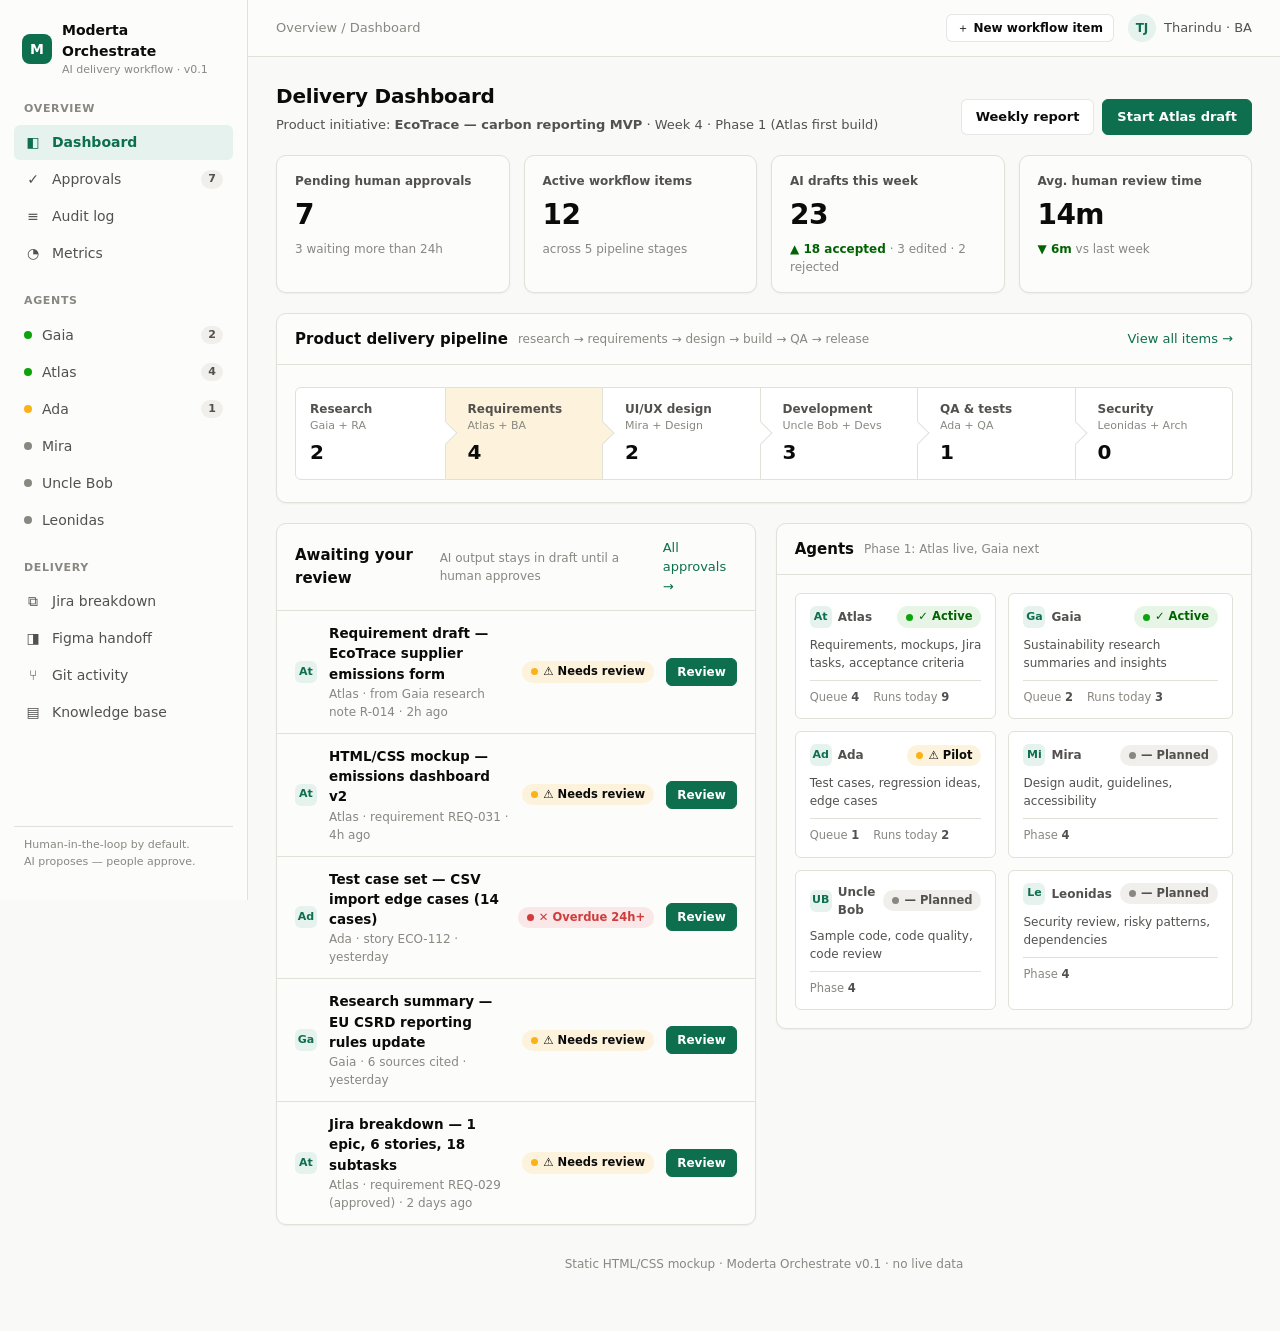
==== ui-ux/index.html @ 35ca4474 "init" ====
<!DOCTYPE html>
<html lang="en">
<head>
<meta charset="UTF-8">
<meta name="viewport" content="width=device-width, initial-scale=1.0">
<title>Moderta Orchestrate — Dashboard</title>
<link rel="stylesheet" href="styles.css">
</head>
<body>
<div class="shell">

  <!-- ================= Sidebar ================= -->
  <aside class="sidebar">
    <div class="brand">
      <div class="brand-mark">M</div>
      <div>
        <div class="brand-name">Moderta Orchestrate</div>
        <div class="brand-sub">AI delivery workflow · v0.1</div>
      </div>
    </div>

    <nav class="nav-group" aria-label="Overview">
      <div class="nav-label">Overview</div>
      <a class="nav-item active" href="index.html">
        <span class="nav-icon">◧</span> Dashboard
      </a>
      <a class="nav-item" href="review.html">
        <span class="nav-icon">✓</span> Approvals
        <span class="nav-count">7</span>
      </a>
      <a class="nav-item" href="audit-log.html">
        <span class="nav-icon">≡</span> Audit log
      </a>
      <a class="nav-item" href="metrics.html">
        <span class="nav-icon">◔</span> Metrics
      </a>
    </nav>

    <nav class="nav-group" aria-label="Agents">
      <div class="nav-label">Agents</div>
      <a class="nav-item" href="Gaia/gaia.html">
        <span class="agent-dot" style="background: var(--status-good)"></span> Gaia
        <span class="nav-count">2</span>
      </a>
      <a class="nav-item" href="Atlas/atlas.html">
        <span class="agent-dot" style="background: var(--status-good)"></span> Atlas
        <span class="nav-count">4</span>
      </a>
      <a class="nav-item" href="#ada">
        <span class="agent-dot" style="background: var(--status-warning)"></span> Ada
        <span class="nav-count">1</span>
      </a>
      <a class="nav-item" href="Mira/mira.html">
        <span class="agent-dot" style="background: var(--ink-muted)"></span> Mira
      </a>
      <a class="nav-item" href="UncleBob/unclebob.html">
        <span class="agent-dot" style="background: var(--ink-muted)"></span> Uncle Bob
      </a>
      <a class="nav-item" href="#leonidas">
        <span class="agent-dot" style="background: var(--ink-muted)"></span> Leonidas
      </a>
    </nav>

    <nav class="nav-group" aria-label="Delivery">
      <div class="nav-label">Delivery</div>
      <a class="nav-item" href="jira-breakdown.html">
        <span class="nav-icon">⧉</span> Jira breakdown
      </a>
      <a class="nav-item" href="#figma">
        <span class="nav-icon">◨</span> Figma handoff
      </a>
      <a class="nav-item" href="#git">
        <span class="nav-icon">⑂</span> Git activity
      </a>
      <a class="nav-item" href="#docs">
        <span class="nav-icon">▤</span> Knowledge base
      </a>
    </nav>

    <div class="sidebar-foot">
      Human-in-the-loop by default.<br>
      AI proposes — people approve.
    </div>
  </aside>

  <!-- ================= Main ================= -->
  <div class="main">

    <header class="topbar">
      <span class="crumb">Overview / Dashboard</span>
      <div class="spacer"></div>
      <button class="btn small">＋ New workflow item</button>
      <div class="user-chip">
        <div class="avatar">TJ</div>
        <span>Tharindu · BA</span>
      </div>
    </header>

    <main class="content">

      <div class="page-head">
        <div>
          <h1>Delivery Dashboard</h1>
          <p class="sub">Product initiative: <strong>EcoTrace — carbon reporting MVP</strong> · Week 4 · Phase 1 (Atlas first build)</p>
        </div>
        <div class="actions">
          <button class="btn">Weekly report</button>
          <button class="btn primary">Start Atlas draft</button>
        </div>
      </div>

      <!-- Stat tiles -->
      <section class="stat-row" aria-label="Key numbers">
        <div class="stat-tile">
          <span class="stat-label">Pending human approvals</span>
          <span class="stat-value">7</span>
          <span class="stat-note">3 waiting more than 24h</span>
        </div>
        <div class="stat-tile">
          <span class="stat-label">Active workflow items</span>
          <span class="stat-value">12</span>
          <span class="stat-note">across 5 pipeline stages</span>
        </div>
        <div class="stat-tile">
          <span class="stat-label">AI drafts this week</span>
          <span class="stat-value">23</span>
          <span class="stat-note"><span class="up">▲ 18 accepted</span> · 3 edited · 2 rejected</span>
        </div>
        <div class="stat-tile">
          <span class="stat-label">Avg. human review time</span>
          <span class="stat-value">14m</span>
          <span class="stat-note"><span class="up">▼ 6m</span> vs last week</span>
        </div>
      </section>

      <!-- Pipeline -->
      <section class="card">
        <div class="card-head">
          <h2>Product delivery pipeline</h2>
          <span class="hint">research → requirements → design → build → QA → release</span>
          <a class="more" href="jira-breakdown.html">View all items →</a>
        </div>
        <div class="card-body">
          <div class="pipeline">
            <div class="stage">
              <div class="stage-name">Research</div>
              <div class="stage-agent">Gaia + RA</div>
              <div class="stage-count">2</div>
            </div>
            <div class="stage attention">
              <div class="stage-name">Requirements</div>
              <div class="stage-agent">Atlas + BA</div>
              <div class="stage-count">4</div>
            </div>
            <div class="stage">
              <div class="stage-name">UI/UX design</div>
              <div class="stage-agent">Mira + Design</div>
              <div class="stage-count">2</div>
            </div>
            <div class="stage">
              <div class="stage-name">Development</div>
              <div class="stage-agent">Uncle Bob + Devs</div>
              <div class="stage-count">3</div>
            </div>
            <div class="stage">
              <div class="stage-name">QA &amp; tests</div>
              <div class="stage-agent">Ada + QA</div>
              <div class="stage-count">1</div>
            </div>
            <div class="stage">
              <div class="stage-name">Security</div>
              <div class="stage-agent">Leonidas + Arch</div>
              <div class="stage-count">0</div>
            </div>
          </div>
        </div>
      </section>

      <div class="cols-2">

        <!-- Awaiting review -->
        <section class="card">
          <div class="card-head">
            <h2>Awaiting your review</h2>
            <span class="hint">AI output stays in draft until a human approves</span>
            <a class="more" href="review.html">All approvals →</a>
          </div>
          <div class="list">
            <div class="list-row">
              <span class="agent-badge"><span class="glyph">At</span></span>
              <div class="row-main">
                <div class="row-title">Requirement draft — EcoTrace supplier emissions form</div>
                <div class="row-meta">Atlas · from Gaia research note R-014 · 2h ago</div>
              </div>
              <span class="pill warning"><span class="dot"></span>⚠ Needs review</span>
              <a class="btn small primary" href="review.html">Review</a>
            </div>
            <div class="list-row">
              <span class="agent-badge"><span class="glyph">At</span></span>
              <div class="row-main">
                <div class="row-title">HTML/CSS mockup — emissions dashboard v2</div>
                <div class="row-meta">Atlas · requirement REQ-031 · 4h ago</div>
              </div>
              <span class="pill warning"><span class="dot"></span>⚠ Needs review</span>
              <a class="btn small primary" href="review.html">Review</a>
            </div>
            <div class="list-row">
              <span class="agent-badge"><span class="glyph">Ad</span></span>
              <div class="row-main">
                <div class="row-title">Test case set — CSV import edge cases (14 cases)</div>
                <div class="row-meta">Ada · story ECO-112 · yesterday</div>
              </div>
              <span class="pill critical"><span class="dot"></span>✕ Overdue 24h+</span>
              <a class="btn small primary" href="review.html">Review</a>
            </div>
            <div class="list-row">
              <span class="agent-badge"><span class="glyph">Ga</span></span>
              <div class="row-main">
                <div class="row-title">Research summary — EU CSRD reporting rules update</div>
                <div class="row-meta">Gaia · 6 sources cited · yesterday</div>
              </div>
              <span class="pill warning"><span class="dot"></span>⚠ Needs review</span>
              <a class="btn small primary" href="review.html">Review</a>
            </div>
            <div class="list-row">
              <span class="agent-badge"><span class="glyph">At</span></span>
              <div class="row-main">
                <div class="row-title">Jira breakdown — 1 epic, 6 stories, 18 subtasks</div>
                <div class="row-meta">Atlas · requirement REQ-029 (approved) · 2 days ago</div>
              </div>
              <span class="pill warning"><span class="dot"></span>⚠ Needs review</span>
              <a class="btn small primary" href="review.html">Review</a>
            </div>
          </div>
        </section>

        <!-- Agent status -->
        <section class="card">
          <div class="card-head">
            <h2>Agents</h2>
            <span class="hint">Phase 1: Atlas live, Gaia next</span>
          </div>
          <div class="card-body">
            <div class="agent-grid">
              <div class="agent-card">
                <div class="agent-top">
                  <span class="agent-badge"><span class="glyph">At</span> Atlas</span>
                  <span class="pill good"><span class="dot"></span>✓ Active</span>
                </div>
                <div class="agent-role">Requirements, mockups, Jira tasks, acceptance criteria</div>
                <div class="agent-meta"><span>Queue <b>4</b></span><span>Runs today <b>9</b></span></div>
              </div>
              <div class="agent-card">
                <div class="agent-top">
                  <span class="agent-badge"><span class="glyph">Ga</span> Gaia</span>
                  <span class="pill good"><span class="dot"></span>✓ Active</span>
                </div>
                <div class="agent-role">Sustainability research summaries and insights</div>
                <div class="agent-meta"><span>Queue <b>2</b></span><span>Runs today <b>3</b></span></div>
              </div>
              <div class="agent-card">
                <div class="agent-top">
                  <span class="agent-badge"><span class="glyph">Ad</span> Ada</span>
                  <span class="pill warning"><span class="dot"></span>⚠ Pilot</span>
                </div>
                <div class="agent-role">Test cases, regression ideas, edge cases</div>
                <div class="agent-meta"><span>Queue <b>1</b></span><span>Runs today <b>2</b></span></div>
              </div>
              <div class="agent-card">
                <div class="agent-top">
                  <span class="agent-badge"><span class="glyph">Mi</span> Mira</span>
                  <span class="pill neutral"><span class="dot"></span>— Planned</span>
                </div>
                <div class="agent-role">Design audit, guidelines, accessibility</div>
                <div class="agent-meta"><span>Phase <b>4</b></span></div>
              </div>
              <div class="agent-card">
                <div class="agent-top">
                  <span class="agent-badge"><span class="glyph">UB</span> Uncle Bob</span>
                  <span class="pill neutral"><span class="dot"></span>— Planned</span>
                </div>
                <div class="agent-role">Sample code, code quality, code review</div>
                <div class="agent-meta"><span>Phase <b>4</b></span></div>
              </div>
              <div class="agent-card">
                <div class="agent-top">
                  <span class="agent-badge"><span class="glyph">Le</span> Leonidas</span>
                  <span class="pill neutral"><span class="dot"></span>— Planned</span>
                </div>
                <div class="agent-role">Security review, risky patterns, dependencies</div>
                <div class="agent-meta"><span>Phase <b>4</b></span></div>
              </div>
            </div>
          </div>
        </section>

      </div>

      <p class="mock-note">Static HTML/CSS mockup · Moderta Orchestrate v0.1 · no live data</p>

    </main>
  </div>
</div>
</body>
</html>
---- ui-ux/styles.css ----
/* ============================================================
   Moderta Orchestrate — shared design system
   One source of truth for every mockup page in this folder.
   Pages: index.html, atlas.html, review.html, jira-breakdown.html,
          audit-log.html, metrics.html
   ============================================================ */

/* ---------- Design tokens ---------- */
:root {
  color-scheme: light;

  /* Surfaces & ink */
  --page:            #f9f9f7;
  --surface:         #fcfcfb;
  --surface-raised:  #ffffff;
  --ink:             #0b0b0b;
  --ink-secondary:   #52514e;
  --ink-muted:       #898781;
  --hairline:        #e1e0d9;
  --border:          rgba(11, 11, 11, 0.10);

  /* Brand — Moderta sustainability green */
  --accent:          #0e6f4f;
  --accent-strong:   #0a5a40;
  --accent-tint:     #e6f2ed;
  --accent-ink:      #ffffff;

  /* Status (reserved — always paired with icon + label) */
  --status-good:     #0ca30c;
  --status-warning:  #fab219;
  --status-serious:  #ec835a;
  --status-critical: #d03b3b;
  --success-text:    #006300;

  /* Tints for status chips */
  --tint-good:       #e7f5e7;
  --tint-warning:    #fdf3dd;
  --tint-serious:    #fcece5;
  --tint-critical:   #fae7e7;
  --tint-neutral:    #f0efec;

  /* Layout */
  --sidebar-w:       248px;
  --radius:          10px;
  --radius-sm:       6px;
  --shadow:          0 1px 2px rgba(11, 11, 11, 0.05);

  --font: system-ui, -apple-system, "Segoe UI", sans-serif;
}

@media (prefers-color-scheme: dark) {
  :root {
    color-scheme: dark;
    --page:            #0d0d0d;
    --surface:         #1a1a19;
    --surface-raised:  #222221;
    --ink:             #ffffff;
    --ink-secondary:   #c3c2b7;
    --ink-muted:       #898781;
    --hairline:        #2c2c2a;
    --border:          rgba(255, 255, 255, 0.10);

    --accent:          #1e9a6e;
    --accent-strong:   #25b17f;
    --accent-tint:     #12291f;
    --accent-ink:      #06130d;

    --success-text:    #0ca30c;

    --tint-good:       #14260f;
    --tint-warning:    #2e2410;
    --tint-serious:    #2e1a12;
    --tint-critical:   #2c1414;
    --tint-neutral:    #383835;

    --shadow:          0 1px 2px rgba(0, 0, 0, 0.4);
  }
}

/* ---------- Base ---------- */
* { box-sizing: border-box; }

body {
  margin: 0;
  font-family: var(--font);
  font-size: 14px;
  line-height: 1.5;
  color: var(--ink);
  background: var(--page);
}

h1, h2, h3 { margin: 0; font-weight: 650; }
h1 { font-size: 20px; letter-spacing: -0.01em; }
h2 { font-size: 15px; }
h3 { font-size: 13px; }
p  { margin: 0; }
a  { color: var(--accent); text-decoration: none; }
a:hover { text-decoration: underline; }

/* ---------- App shell ---------- */
.shell {
  display: grid;
  grid-template-columns: var(--sidebar-w) 1fr;
  min-height: 100vh;
}

/* ---------- Sidebar ---------- */
.sidebar {
  background: var(--surface);
  border-right: 1px solid var(--hairline);
  padding: 20px 14px;
  display: flex;
  flex-direction: column;
  gap: 22px;
  position: sticky;
  top: 0;
  height: 100vh;
  overflow-y: auto;
}

.brand {
  display: flex;
  align-items: center;
  gap: 10px;
  padding: 0 8px;
}

.brand-mark {
  width: 30px;
  height: 30px;
  border-radius: 8px;
  background: var(--accent);
  color: var(--accent-ink);
  display: grid;
  place-items: center;
  font-weight: 700;
  font-size: 14px;
  flex: none;
}

.brand-name { font-weight: 650; font-size: 14px; }
.brand-sub  { font-size: 11px; color: var(--ink-muted); }

.nav-group { display: flex; flex-direction: column; gap: 2px; }

.nav-label {
  font-size: 11px;
  font-weight: 600;
  text-transform: uppercase;
  letter-spacing: 0.06em;
  color: var(--ink-muted);
  padding: 0 10px;
  margin-bottom: 6px;
}

.nav-item {
  display: flex;
  align-items: center;
  gap: 10px;
  padding: 7px 10px;
  border-radius: var(--radius-sm);
  color: var(--ink-secondary);
  font-weight: 500;
}

.nav-item:hover { background: var(--tint-neutral); text-decoration: none; }

.nav-item.active {
  background: var(--accent-tint);
  color: var(--accent);
  font-weight: 600;
}

.nav-item .nav-icon { width: 18px; text-align: center; flex: none; }

.nav-item .nav-count {
  margin-left: auto;
  font-size: 11px;
  font-weight: 600;
  background: var(--tint-neutral);
  color: var(--ink-secondary);
  border-radius: 99px;
  padding: 1px 7px;
}

.nav-item.active .nav-count { background: var(--accent); color: var(--accent-ink); }

/* Agent dot in sidebar */
.agent-dot {
  width: 8px;
  height: 8px;
  border-radius: 50%;
  flex: none;
}

.sidebar-foot {
  margin-top: auto;
  padding: 10px;
  font-size: 11px;
  color: var(--ink-muted);
  border-top: 1px solid var(--hairline);
}

/* ---------- Main column ---------- */
.main { display: flex; flex-direction: column; min-width: 0; }

.topbar {
  display: flex;
  align-items: center;
  gap: 14px;
  padding: 14px 28px;
  background: var(--surface);
  border-bottom: 1px solid var(--hairline);
  position: sticky;
  top: 0;
  z-index: 10;
}

.topbar .crumb { color: var(--ink-muted); font-size: 13px; }
.topbar .spacer { flex: 1; }

.user-chip {
  display: flex;
  align-items: center;
  gap: 8px;
  font-size: 13px;
  color: var(--ink-secondary);
}

.avatar {
  width: 28px;
  height: 28px;
  border-radius: 50%;
  background: var(--accent-tint);
  color: var(--accent);
  display: grid;
  place-items: center;
  font-size: 12px;
  font-weight: 650;
}

.content {
  padding: 24px 28px 48px;
  display: flex;
  flex-direction: column;
  gap: 20px;
  max-width: 1240px;
  width: 100%;
}

.page-head { display: flex; align-items: flex-end; gap: 12px; }
.page-head .sub { color: var(--ink-secondary); font-size: 13px; margin-top: 4px; }
.page-head .actions { margin-left: auto; display: flex; gap: 8px; }

/* ---------- Buttons ---------- */
.btn {
  display: inline-flex;
  align-items: center;
  gap: 6px;
  padding: 7px 14px;
  border-radius: var(--radius-sm);
  border: 1px solid var(--border);
  background: var(--surface-raised);
  color: var(--ink);
  font: inherit;
  font-weight: 550;
  font-size: 13px;
  cursor: pointer;
}

.btn:hover { background: var(--tint-neutral); }

.btn.primary {
  background: var(--accent);
  border-color: var(--accent);
  color: var(--accent-ink);
}

.btn.primary:hover { background: var(--accent-strong); }

.btn.small { padding: 4px 10px; font-size: 12px; }

.btn.danger { color: var(--status-critical); border-color: var(--status-critical); background: transparent; }
.btn.danger:hover { background: var(--tint-critical); }

/* ---------- Cards ---------- */
.card {
  background: var(--surface);
  border: 1px solid var(--hairline);
  border-radius: var(--radius);
  box-shadow: var(--shadow);
}

.card-head {
  display: flex;
  align-items: center;
  gap: 10px;
  padding: 14px 18px;
  border-bottom: 1px solid var(--hairline);
}

.card-head .hint { color: var(--ink-muted); font-size: 12px; }
.card-head .more { margin-left: auto; font-size: 13px; }
.card-body { padding: 18px; }

/* ---------- Stat tiles ---------- */
.stat-row {
  display: grid;
  grid-template-columns: repeat(4, 1fr);
  gap: 14px;
}

.stat-tile {
  background: var(--surface);
  border: 1px solid var(--hairline);
  border-radius: var(--radius);
  box-shadow: var(--shadow);
  padding: 16px 18px;
  display: flex;
  flex-direction: column;
  gap: 4px;
}

.stat-label { font-size: 12px; font-weight: 550; color: var(--ink-secondary); }
.stat-value { font-size: 28px; font-weight: 650; letter-spacing: -0.02em; }
.stat-note  { font-size: 12px; color: var(--ink-muted); }
.stat-note .up   { color: var(--success-text); font-weight: 600; }
.stat-note .down { color: var(--status-critical); font-weight: 600; }

/* ---------- Status pills (always icon + label, never color alone) ---------- */
.pill {
  display: inline-flex;
  align-items: center;
  gap: 5px;
  padding: 2px 9px;
  border-radius: 99px;
  font-size: 11.5px;
  font-weight: 600;
  white-space: nowrap;
}

.pill .dot { width: 7px; height: 7px; border-radius: 50%; flex: none; }

.pill.good     { background: var(--tint-good);     color: var(--success-text); }
.pill.good     .dot { background: var(--status-good); }
.pill.warning  { background: var(--tint-warning);  color: var(--ink); }
.pill.warning  .dot { background: var(--status-warning); }
.pill.serious  { background: var(--tint-serious);  color: var(--ink); }
.pill.serious  .dot { background: var(--status-serious); }
.pill.critical { background: var(--tint-critical); color: var(--status-critical); }
.pill.critical .dot { background: var(--status-critical); }
.pill.neutral  { background: var(--tint-neutral);  color: var(--ink-secondary); }
.pill.neutral  .dot { background: var(--ink-muted); }
.pill.accent   { background: var(--accent-tint);   color: var(--accent); }
.pill.accent   .dot { background: var(--accent); }

/* ---------- Agent badge ---------- */
.agent-badge {
  display: inline-flex;
  align-items: center;
  gap: 6px;
  font-size: 12px;
  font-weight: 600;
  color: var(--ink-secondary);
}

.agent-badge .glyph {
  width: 22px;
  height: 22px;
  border-radius: 6px;
  display: grid;
  place-items: center;
  font-size: 11px;
  font-weight: 700;
  background: var(--accent-tint);
  color: var(--accent);
  flex: none;
}

/* ---------- Pipeline stepper ---------- */
.pipeline {
  display: flex;
  align-items: stretch;
  gap: 0;
  overflow-x: auto;
  padding: 4px 0;
}

.stage {
  flex: 1;
  min-width: 128px;
  position: relative;
  padding: 12px 14px 12px 22px;
  background: var(--surface-raised);
  border: 1px solid var(--hairline);
  border-left: none;
}

.stage:first-child {
  border-left: 1px solid var(--hairline);
  border-radius: var(--radius-sm) 0 0 var(--radius-sm);
  padding-left: 14px;
}

.stage:last-child { border-radius: 0 var(--radius-sm) var(--radius-sm) 0; }

/* chevron divider */
.stage:not(:last-child)::after {
  content: "";
  position: absolute;
  top: 50%;
  right: -9px;
  width: 16px;
  height: 16px;
  background: var(--surface-raised);
  border-top: 1px solid var(--hairline);
  border-right: 1px solid var(--hairline);
  transform: translateY(-50%) rotate(45deg);
  z-index: 1;
}

.stage .stage-name { font-size: 12px; font-weight: 600; color: var(--ink-secondary); }
.stage .stage-agent { font-size: 11px; color: var(--ink-muted); }
.stage .stage-count { font-size: 20px; font-weight: 650; margin-top: 2px; }

.stage.attention { background: var(--tint-warning); }
.stage.attention::after { background: var(--tint-warning); }

/* ---------- Lists / tables ---------- */
.list { display: flex; flex-direction: column; }

.list-row {
  display: flex;
  align-items: center;
  gap: 12px;
  padding: 12px 18px;
  border-bottom: 1px solid var(--hairline);
}

.list-row:last-child { border-bottom: none; }
.list-row:hover { background: var(--tint-neutral); }

.list-row .row-main { min-width: 0; flex: 1; }
.list-row .row-title { font-weight: 550; font-size: 13.5px; }
.list-row .row-meta { font-size: 12px; color: var(--ink-muted); margin-top: 1px; }

table.data {
  width: 100%;
  border-collapse: collapse;
  font-size: 13px;
}

table.data th {
  text-align: left;
  font-size: 11.5px;
  font-weight: 600;
  text-transform: uppercase;
  letter-spacing: 0.05em;
  color: var(--ink-muted);
  padding: 10px 18px;
  border-bottom: 1px solid var(--hairline);
}

table.data td {
  padding: 11px 18px;
  border-bottom: 1px solid var(--hairline);
  vertical-align: middle;
}

table.data tr:last-child td { border-bottom: none; }
table.data td .num { font-variant-numeric: tabular-nums; }

/* ---------- Two-column region ---------- */
.cols-2 {
  display: grid;
  grid-template-columns: 3fr 2fr;
  gap: 20px;
  align-items: start;
}

/* ---------- Agent grid ---------- */
.agent-grid {
  display: grid;
  grid-template-columns: repeat(2, 1fr);
  gap: 12px;
}

.agent-card {
  border: 1px solid var(--hairline);
  border-radius: var(--radius-sm);
  padding: 12px 14px;
  background: var(--surface-raised);
  display: flex;
  flex-direction: column;
  gap: 8px;
}

.agent-card .agent-top { display: flex; align-items: center; gap: 8px; }
.agent-card .agent-top .pill { margin-left: auto; }
.agent-card .agent-role { font-size: 12px; color: var(--ink-secondary); }
.agent-card .agent-meta {
  display: flex;
  gap: 14px;
  font-size: 11.5px;
  color: var(--ink-muted);
  border-top: 1px solid var(--hairline);
  padding-top: 8px;
}
.agent-card .agent-meta b { color: var(--ink-secondary); font-weight: 600; }

/* ---------- Master–detail (library + note view) ---------- */
.master-detail {
  display: grid;
  grid-template-columns: 320px 1fr;
  gap: 20px;
  align-items: start;
}

.filters {
  display: flex;
  align-items: center;
  gap: 8px;
  flex-wrap: wrap;
}

.filters .filter {
  display: inline-flex;
  align-items: center;
  gap: 6px;
  padding: 6px 12px;
  border-radius: var(--radius-sm);
  border: 1px solid var(--hairline);
  background: var(--surface);
  font-size: 12.5px;
  font-weight: 550;
  color: var(--ink-secondary);
  cursor: pointer;
}

.filters .filter:hover { background: var(--tint-neutral); }
.filters .filter .caret { color: var(--ink-muted); font-size: 10px; }

.lib-row {
  display: flex;
  flex-direction: column;
  gap: 4px;
  padding: 12px 16px;
  border-bottom: 1px solid var(--hairline);
  cursor: pointer;
}

.lib-row:last-child { border-bottom: none; }
.lib-row:hover { background: var(--tint-neutral); }

.lib-row.selected {
  background: var(--accent-tint);
  box-shadow: inset 3px 0 0 var(--accent);
}

.lib-row .lib-top {
  display: flex;
  align-items: center;
  gap: 8px;
  font-size: 11.5px;
  color: var(--ink-muted);
}

.lib-row .lib-top .lib-id { font-weight: 650; color: var(--ink-secondary); white-space: nowrap; }
.lib-row .lib-top .pill { margin-left: auto; }
.lib-row .lib-title { font-size: 13px; font-weight: 550; line-height: 1.35; }
.lib-row .lib-meta { font-size: 11.5px; color: var(--ink-muted); }

/* ---------- Note / document detail ---------- */
.draft-banner {
  display: flex;
  align-items: center;
  gap: 8px;
  padding: 10px 18px;
  background: var(--tint-warning);
  border-bottom: 1px solid var(--hairline);
  font-size: 12.5px;
  font-weight: 550;
}

.draft-banner .spacer { flex: 1; }
.draft-banner .hint { font-weight: 450; color: var(--ink-secondary); }

.note-head { display: flex; flex-direction: column; gap: 8px; padding: 18px 18px 0; }
.note-head .note-title-row { display: flex; align-items: center; gap: 10px; flex-wrap: wrap; }
.note-head h2 { font-size: 17px; }
.note-head .note-meta { font-size: 12px; color: var(--ink-muted); }

.note-section { padding: 14px 18px 0; }
.note-section h3 {
  font-size: 11.5px;
  font-weight: 650;
  text-transform: uppercase;
  letter-spacing: 0.05em;
  color: var(--ink-muted);
  margin-bottom: 6px;
}
.note-section p, .note-section li { font-size: 13.5px; color: var(--ink); }
.note-section ul { margin: 0; padding-left: 18px; display: flex; flex-direction: column; gap: 5px; }

.cite {
  display: inline-block;
  font-size: 10.5px;
  font-weight: 650;
  color: var(--accent);
  background: var(--accent-tint);
  border-radius: 4px;
  padding: 0 4px;
  margin-left: 2px;
  vertical-align: super;
  line-height: 1.4;
}

/* ---------- Sources panel ---------- */
.sources {
  margin: 18px 18px 0;
  border: 1px solid var(--hairline);
  border-radius: var(--radius-sm);
  overflow: hidden;
}

.sources .sources-head {
  display: flex;
  align-items: center;
  gap: 8px;
  padding: 10px 14px;
  background: var(--tint-neutral);
  border-bottom: 1px solid var(--hairline);
  font-size: 12px;
  font-weight: 600;
}

.sources .sources-head .pill { margin-left: auto; }

.source-row {
  display: flex;
  align-items: center;
  gap: 10px;
  padding: 10px 14px;
  border-bottom: 1px solid var(--hairline);
  font-size: 12.5px;
}

.source-row:last-child { border-bottom: none; }
.source-row .src-num { font-weight: 650; color: var(--ink-muted); width: 20px; flex: none; }
.source-row .src-main { flex: 1; min-width: 0; }
.source-row .src-title { font-weight: 550; }
.source-row .src-meta { font-size: 11.5px; color: var(--ink-muted); }
.source-row input[type="checkbox"] { width: 15px; height: 15px; accent-color: var(--accent); flex: none; }
.source-row .verify-label { font-size: 11.5px; font-weight: 600; color: var(--ink-secondary); white-space: nowrap; }
.source-row.verified .verify-label { color: var(--success-text); }

/* ---------- Action bar ---------- */
.action-bar {
  display: flex;
  align-items: center;
  gap: 8px;
  padding: 14px 18px;
  border-top: 1px solid var(--hairline);
  margin-top: 18px;
}

.action-bar .gate-note { font-size: 12px; color: var(--ink-muted); margin-left: auto; }
.btn[disabled] { opacity: 0.45; cursor: not-allowed; }

/* ---------- Mockup banner ---------- */
.mock-note {
  font-size: 12px;
  color: var(--ink-muted);
  text-align: center;
  padding: 10px;
}

/* ---------- Responsive ---------- */
@media (max-width: 1080px) {
  .stat-row { grid-template-columns: repeat(2, 1fr); }
  .cols-2 { grid-template-columns: 1fr; }
  .agent-grid { grid-template-columns: repeat(2, 1fr); }
  .master-detail { grid-template-columns: 1fr; }
}

@media (max-width: 780px) {
  .shell { grid-template-columns: 1fr; }
  .sidebar { position: static; height: auto; flex-direction: row; flex-wrap: wrap; }
  .sidebar-foot { display: none; }
}

/* ---------- Section code tags (addressable UI sections) ---------- */
.sec-tag {
  display: inline-block;
  font-family: ui-monospace, SFMono-Regular, Menlo, monospace;
  font-size: 9.5px;
  font-weight: 600;
  letter-spacing: 0.04em;
  color: var(--ink-muted);
  background: var(--tint-neutral);
  border: 1px solid var(--hairline);
  border-radius: 4px;
  padding: 1px 5px;
  vertical-align: middle;
  user-select: all;
  white-space: nowrap;
}

.sec-tag.push { margin-left: auto; }
.sec-tag.corner { position: absolute; top: 12px; right: 8px; }

/* ---------- Assistant rail (chat + research tools + knowledge base) ---------- */
.master-detail.has-rail { grid-template-columns: 260px minmax(0, 1fr) 340px; }
.rail { display: flex; flex-direction: column; gap: 20px; min-width: 0; }

.chat-body {
  display: flex;
  flex-direction: column;
  gap: 10px;
  padding: 14px;
}

.msg {
  font-size: 12.5px;
  line-height: 1.45;
  padding: 9px 12px;
  border-radius: 10px;
  max-width: 94%;
}

.msg.ai {
  background: var(--tint-neutral);
  align-self: flex-start;
  border-bottom-left-radius: 4px;
}

.msg.user {
  background: var(--accent-tint);
  align-self: flex-end;
  border-bottom-right-radius: 4px;
}

.msg .msg-who {
  font-size: 10px;
  font-weight: 650;
  text-transform: uppercase;
  letter-spacing: 0.05em;
  color: var(--ink-muted);
  margin-bottom: 3px;
}

/* AI proposed edit — applied only when the human clicks Apply */
.suggest {
  border: 1px solid var(--hairline);
  background: var(--surface-raised);
  border-radius: 8px;
  padding: 10px 12px;
  margin-top: 8px;
}

.suggest .suggest-target {
  font-size: 10.5px;
  font-weight: 650;
  color: var(--accent);
  margin-bottom: 4px;
}

.suggest .suggest-text { font-size: 12.5px; }
.suggest .suggest-actions { display: flex; align-items: center; gap: 6px; margin-top: 9px; }
.suggest .suggest-note { font-size: 10.5px; color: var(--ink-muted); margin-left: auto; }

.tool-chips { display: flex; flex-wrap: wrap; gap: 6px; padding: 4px 14px 12px; }

.tool-chip {
  display: inline-flex;
  align-items: center;
  gap: 5px;
  padding: 5px 10px;
  border-radius: 99px;
  border: 1px solid var(--hairline);
  background: var(--surface-raised);
  font: inherit;
  font-size: 11.5px;
  font-weight: 550;
  color: var(--ink-secondary);
  cursor: pointer;
}

.tool-chip:hover { background: var(--accent-tint); color: var(--accent); border-color: var(--accent); }

.chat-composer {
  display: flex;
  gap: 8px;
  padding: 12px 14px;
  border-top: 1px solid var(--hairline);
}

.chat-composer input {
  flex: 1;
  min-width: 0;
  font: inherit;
  font-size: 12.5px;
  padding: 8px 11px;
  border: 1px solid var(--hairline);
  border-radius: var(--radius-sm);
  background: var(--surface-raised);
  color: var(--ink);
}

.chat-composer input::placeholder { color: var(--ink-muted); }

/* ---------- Related papers ---------- */
.paper-row {
  display: flex;
  align-items: flex-start;
  gap: 10px;
  padding: 11px 14px;
  border-bottom: 1px solid var(--hairline);
}

.paper-row:last-child { border-bottom: none; }
.paper-row .paper-main { flex: 1; min-width: 0; }
.paper-row .paper-title { font-size: 12.5px; font-weight: 550; line-height: 1.35; }
.paper-row .paper-meta { font-size: 11px; color: var(--ink-muted); margin-top: 2px; }
.paper-row .paper-why { font-size: 11.5px; color: var(--ink-secondary); margin-top: 3px; }
.paper-row .btn, .paper-row .pill { flex: none; margin-top: 2px; }

/* ---------- Knowledge base ---------- */
.kb-item {
  display: flex;
  align-items: center;
  gap: 8px;
  padding: 9px 14px;
  border-bottom: 1px solid var(--hairline);
  font-size: 12.5px;
}

.kb-item:last-child { border-bottom: none; }
.kb-item .kb-icon { flex: none; color: var(--ink-muted); }
.kb-item .kb-main { flex: 1; min-width: 0; }
.kb-item .kb-title { font-weight: 550; overflow: hidden; text-overflow: ellipsis; white-space: nowrap; }
.kb-item .kb-meta { font-size: 11px; color: var(--ink-muted); }

.kb-foot {
  padding: 10px 14px;
  font-size: 11px;
  color: var(--ink-muted);
  border-top: 1px solid var(--hairline);
  background: var(--tint-neutral);
  border-radius: 0 0 var(--radius) var(--radius);
}

@media (max-width: 1200px) {
  .master-detail.has-rail { grid-template-columns: 1fr 1fr; }
  .master-detail.has-rail .rail { grid-column: 1 / -1; }
}

/* ---------- Document editor toolbar ---------- */
.editor-toolbar {
  display: flex;
  align-items: center;
  flex-wrap: wrap;
  row-gap: 6px;
  gap: 4px;
  margin: 14px 18px 0;
  padding: 6px 8px;
  border: 1px solid var(--hairline);
  border-radius: var(--radius-sm);
  background: var(--surface-raised);
}

.tbtn {
  display: inline-flex;
  align-items: center;
  justify-content: center;
  gap: 4px;
  min-width: 26px;
  height: 26px;
  padding: 0 7px;
  border: none;
  background: transparent;
  border-radius: 5px;
  font: inherit;
  font-size: 12.5px;
  color: var(--ink-secondary);
  cursor: pointer;
  white-space: nowrap;
}

.tbtn:hover { background: var(--tint-neutral); }
.tbtn.sep { border-left: 1px solid var(--hairline); border-radius: 0; width: 1px; min-width: 1px; padding: 0; height: 18px; cursor: default; }
.toolbar-hint { margin-left: auto; font-size: 11px; color: var(--ink-muted); padding-right: 4px; }

/* ---------- Research groups (research → documents) ---------- */
.res-row {
  display: flex;
  align-items: center;
  gap: 7px;
  padding: 10px 14px;
  background: var(--tint-neutral);
  border-bottom: 1px solid var(--hairline);
  font-size: 12.5px;
  font-weight: 600;
  cursor: pointer;
}

.res-row .res-caret { color: var(--ink-muted); font-size: 10px; flex: none; }
.res-row .res-id {
  font-family: ui-monospace, SFMono-Regular, Menlo, monospace;
  font-size: 10.5px;
  font-weight: 650;
  color: var(--ink-muted);
  white-space: nowrap;
}
.res-row .res-title { flex: 1; min-width: 0; }
.res-row .res-count { font-size: 11px; font-weight: 550; color: var(--ink-muted); white-space: nowrap; }

.lib-row.doc-row { padding-left: 30px; }
.doc-row .lib-title::before { content: "▤ "; color: var(--ink-muted); }

/* ---------- Per-section edit controls ---------- */
.note-section h3 { display: flex; align-items: center; gap: 6px; }
.sec-actions { margin-left: auto; display: flex; gap: 4px; }

.sec-btn {
  display: inline-flex;
  align-items: center;
  gap: 4px;
  padding: 2px 9px;
  border-radius: 99px;
  border: 1px solid var(--hairline);
  background: var(--surface-raised);
  font: inherit;
  font-size: 10.5px;
  font-weight: 600;
  letter-spacing: normal;
  text-transform: none;
  color: var(--ink-secondary);
  cursor: pointer;
  white-space: nowrap;
}

.sec-btn:hover { background: var(--tint-neutral); }

.sec-btn.ai {
  color: var(--accent);
  border-color: transparent;
  background: var(--accent-tint);
}

.sec-btn.ai:hover { background: var(--accent); color: var(--accent-ink); }

/* Inline text-edit mode */
.edit-area {
  box-sizing: border-box;
  width: 100%;
  min-height: 96px;
  font: inherit;
  font-size: 13px;
  line-height: 1.5;
  padding: 10px 12px;
  border: 1.5px solid var(--accent);
  border-radius: var(--radius-sm);
  background: var(--surface-raised);
  color: var(--ink);
  resize: vertical;
}

.edit-actions { display: flex; align-items: center; gap: 6px; margin-top: 8px; }
.edit-actions .edit-hint { font-size: 11px; color: var(--ink-muted); margin-left: auto; }
.note-section h3 .pill { text-transform: none; letter-spacing: normal; }

/* ---------- Workflow steps indicator ---------- */
.steps { display: flex; gap: 8px; flex-wrap: wrap; }

.step {
  flex: 1;
  min-width: 150px;
  display: flex;
  align-items: center;
  gap: 9px;
  padding: 10px 12px;
  border: 1px solid var(--hairline);
  border-radius: var(--radius-sm);
  background: var(--surface);
  font-size: 12.5px;
  font-weight: 550;
  color: var(--ink-secondary);
}

.step .step-num {
  width: 22px;
  height: 22px;
  border-radius: 50%;
  display: grid;
  place-items: center;
  font-size: 11px;
  font-weight: 650;
  background: var(--tint-neutral);
  color: var(--ink-secondary);
  flex: none;
}

.step.done { border-color: var(--accent); }
.step.done .step-num { background: var(--accent); color: var(--accent-ink); }
.step.active { background: var(--accent-tint); border-color: var(--accent); color: var(--accent); font-weight: 650; }
.step.active .step-num { background: var(--accent); color: var(--accent-ink); }
.step .step-state { margin-left: auto; font-size: 10.5px; color: var(--ink-muted); font-weight: 550; }

/* ---------- Workspace grid (main + assistant rail) ---------- */
.workspace {
  display: grid;
  grid-template-columns: minmax(0, 1fr) 340px;
  gap: 20px;
  align-items: start;
}

.workspace .stack { display: flex; flex-direction: column; gap: 20px; min-width: 0; }

@media (max-width: 1080px) { .workspace { grid-template-columns: 1fr; } }

/* ---------- Wireframe kit (minimal grayscale sample UI) ---------- */
.wf-frame {
  margin: 0 18px;
  border: 1px solid var(--hairline);
  border-radius: 8px;
  background: var(--surface-raised);
  overflow: hidden;
}

.wf-titlebar {
  display: flex;
  align-items: center;
  gap: 6px;
  padding: 8px 12px;
  border-bottom: 1px solid var(--hairline);
  background: var(--tint-neutral);
}

.wf-titlebar .wf-dot { width: 9px; height: 9px; border-radius: 50%; background: var(--hairline); }
.wf-titlebar .wf-url {
  flex: 1;
  height: 16px;
  border-radius: 8px;
  background: var(--surface);
  border: 1px solid var(--hairline);
  margin-left: 8px;
}

.wf-body { padding: 16px; display: flex; flex-direction: column; gap: 12px; }
.wf { background: var(--tint-neutral); border: 1px solid var(--hairline); border-radius: 4px; }
.wf.line { height: 9px; border: none; }
.wf.line.heading { height: 14px; }
.wf.w15 { width: 15%; } .wf.w25 { width: 25%; } .wf.w40 { width: 40%; }
.wf.w60 { width: 60%; } .wf.w80 { width: 80%; } .wf.w100 { width: 100%; }
.wf.input { height: 30px; background: var(--surface-raised); }
.wf.box { height: 64px; }
.wf.btn-shape { height: 30px; width: 130px; background: var(--ink-muted); border: none; opacity: 0.35; border-radius: 6px; }
.wf-row { display: flex; gap: 10px; align-items: flex-end; }
.wf-row > * { flex: 1; }
.wf-row .narrow { flex: 0 0 130px; }
.wf-grid2 { display: grid; grid-template-columns: 1fr 1fr; gap: 10px; }
.wf-field { display: flex; flex-direction: column; gap: 5px; }
.wf-caption {
  text-align: center;
  font-size: 11px;
  color: var(--ink-muted);
  padding: 8px 0 2px;
}

/* ---------- Jira breakdown tree ---------- */
.jira-row {
  display: flex;
  align-items: center;
  gap: 9px;
  padding: 10px 18px;
  border-bottom: 1px solid var(--hairline);
  font-size: 13px;
}

.jira-row:last-child { border-bottom: none; }
.jira-row.lvl-1 { padding-left: 40px; }
.jira-row.lvl-2 { padding-left: 62px; }

.jira-type {
  font-size: 10px;
  font-weight: 700;
  letter-spacing: 0.05em;
  padding: 2px 7px;
  border-radius: 4px;
  flex: none;
}

.jira-type.epic  { background: var(--accent-tint);   color: var(--accent); }
.jira-type.story { background: var(--tint-neutral);  color: var(--ink-secondary); }
.jira-type.sub   { background: var(--surface-raised); color: var(--ink-muted); border: 1px solid var(--hairline); }
.jira-type.qa    { background: var(--tint-warning);  color: var(--ink); }

.jira-row .jira-key { font-family: ui-monospace, SFMono-Regular, Menlo, monospace; font-size: 11px; color: var(--ink-muted); flex: none; }
.jira-row .jira-title { flex: 1; min-width: 0; font-weight: 500; }
.jira-row .jira-est { font-size: 11.5px; color: var(--ink-muted); white-space: nowrap; }

/* Steps as clickable tabs */
button.step { font: inherit; text-align: left; cursor: pointer; }
button.step:hover:not(.active) { background: var(--tint-neutral); }

/* ---------- Mira: color palette swatches ---------- */
.swatch-grid {
  display: grid;
  grid-template-columns: repeat(auto-fill, minmax(118px, 1fr));
  gap: 10px;
}

.swatch {
  border: 1px solid var(--hairline);
  border-radius: 8px;
  overflow: hidden;
  background: var(--surface-raised);
}

.swatch .swatch-color { height: 44px; }
.swatch .swatch-info { padding: 7px 10px; }
.swatch .swatch-name { font-size: 11.5px; font-weight: 600; }
.swatch .swatch-hex {
  font-family: ui-monospace, SFMono-Regular, Menlo, monospace;
  font-size: 10.5px;
  color: var(--ink-muted);
}

/* ---------- Mira: design system components ---------- */
.comp-row { display: flex; align-items: center; gap: 12px; padding: 11px 18px; border-bottom: 1px solid var(--hairline); }
.comp-row:last-child { border-bottom: none; }
.comp-thumb {
  width: 44px;
  height: 32px;
  flex: none;
  border: 1px solid var(--hairline);
  border-radius: 5px;
  background: var(--tint-neutral);
  display: grid;
  place-items: center;
  font-size: 14px;
  color: var(--ink-muted);
}
.comp-row .comp-main { flex: 1; min-width: 0; }
.comp-row .comp-name { font-size: 13px; font-weight: 550; }
.comp-row .comp-meta { font-size: 11.5px; color: var(--ink-muted); }

/* ---------- Mira: pre-made design gallery ---------- */
.design-grid { display: grid; grid-template-columns: repeat(2, 1fr); gap: 14px; }
@media (max-width: 900px) { .design-grid { grid-template-columns: 1fr; } }

.design-card {
  border: 1px solid var(--hairline);
  border-radius: var(--radius-sm);
  overflow: hidden;
  background: var(--surface-raised);
  display: flex;
  flex-direction: column;
}

.design-prev { padding: 14px; background: var(--tint-neutral); border-bottom: 1px solid var(--hairline); }

.mini-ui { background: var(--surface-raised); border: 1px solid var(--hairline); border-radius: 6px; overflow: hidden; }
.mini-ui .mini-top { height: 14px; background: var(--accent); }
.mini-ui .mini-body { padding: 9px; display: flex; flex-direction: column; gap: 5px; }
.mini-ui .mini-btn { height: 12px; width: 52px; background: var(--accent); border-radius: 3px; align-self: flex-end; }

.design-info { padding: 10px 12px 4px; }
.design-info .design-name { font-size: 13px; font-weight: 600; }
.design-info .design-meta { font-size: 11.5px; color: var(--ink-muted); margin-top: 2px; }
.design-actions { display: flex; align-items: center; gap: 6px; padding: 10px 12px 12px; flex-wrap: wrap; }
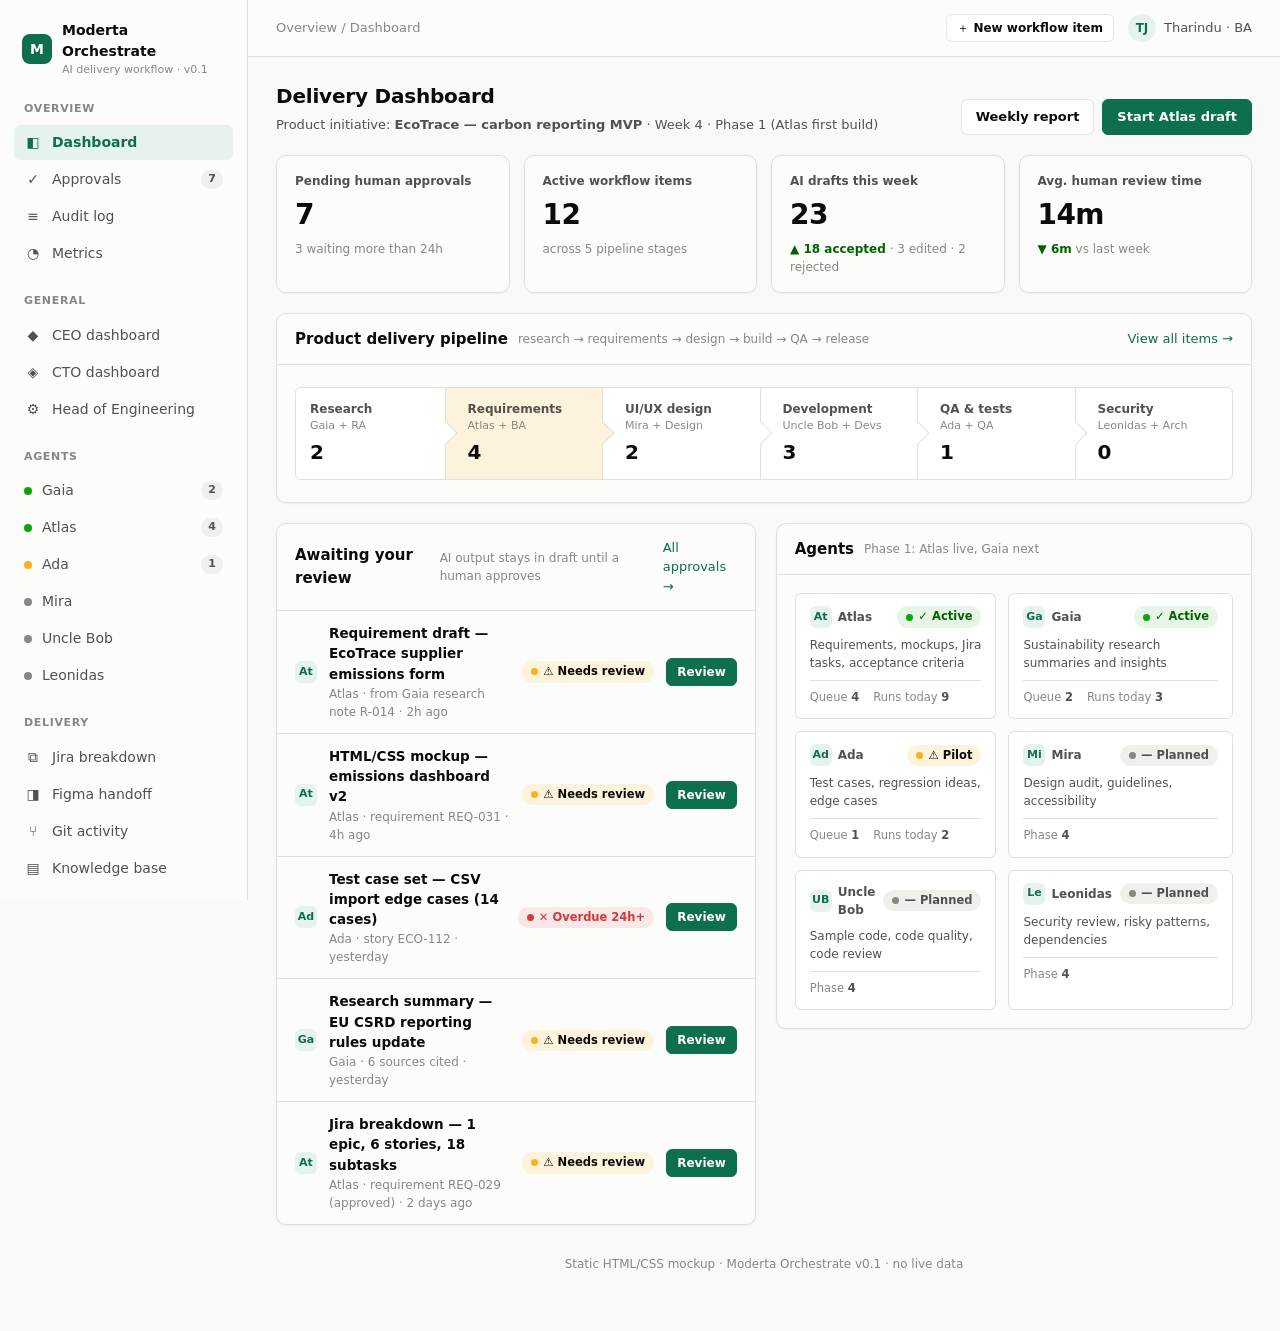
==== commit 1fbbe4d0: "done" ====
--- a/ui-ux/index.html
+++ b/ui-ux/index.html
@@ -36,6 +36,19 @@
       </a>
     </nav>
 
+    <nav class="nav-group" aria-label="General">
+      <div class="nav-label">General</div>
+      <a class="nav-item" href="dashboards/ceo-dashboard.html">
+        <span class="nav-icon">◆</span> CEO dashboard
+      </a>
+      <a class="nav-item" href="dashboards/cto-dashboard.html">
+        <span class="nav-icon">◈</span> CTO dashboard
+      </a>
+      <a class="nav-item" href="dashboards/head-of-engineering-dashboard.html">
+        <span class="nav-icon">⚙</span> Head of Engineering
+      </a>
+    </nav>
+
     <nav class="nav-group" aria-label="Agents">
       <div class="nav-label">Agents</div>
       <a class="nav-item" href="Gaia/gaia.html">
